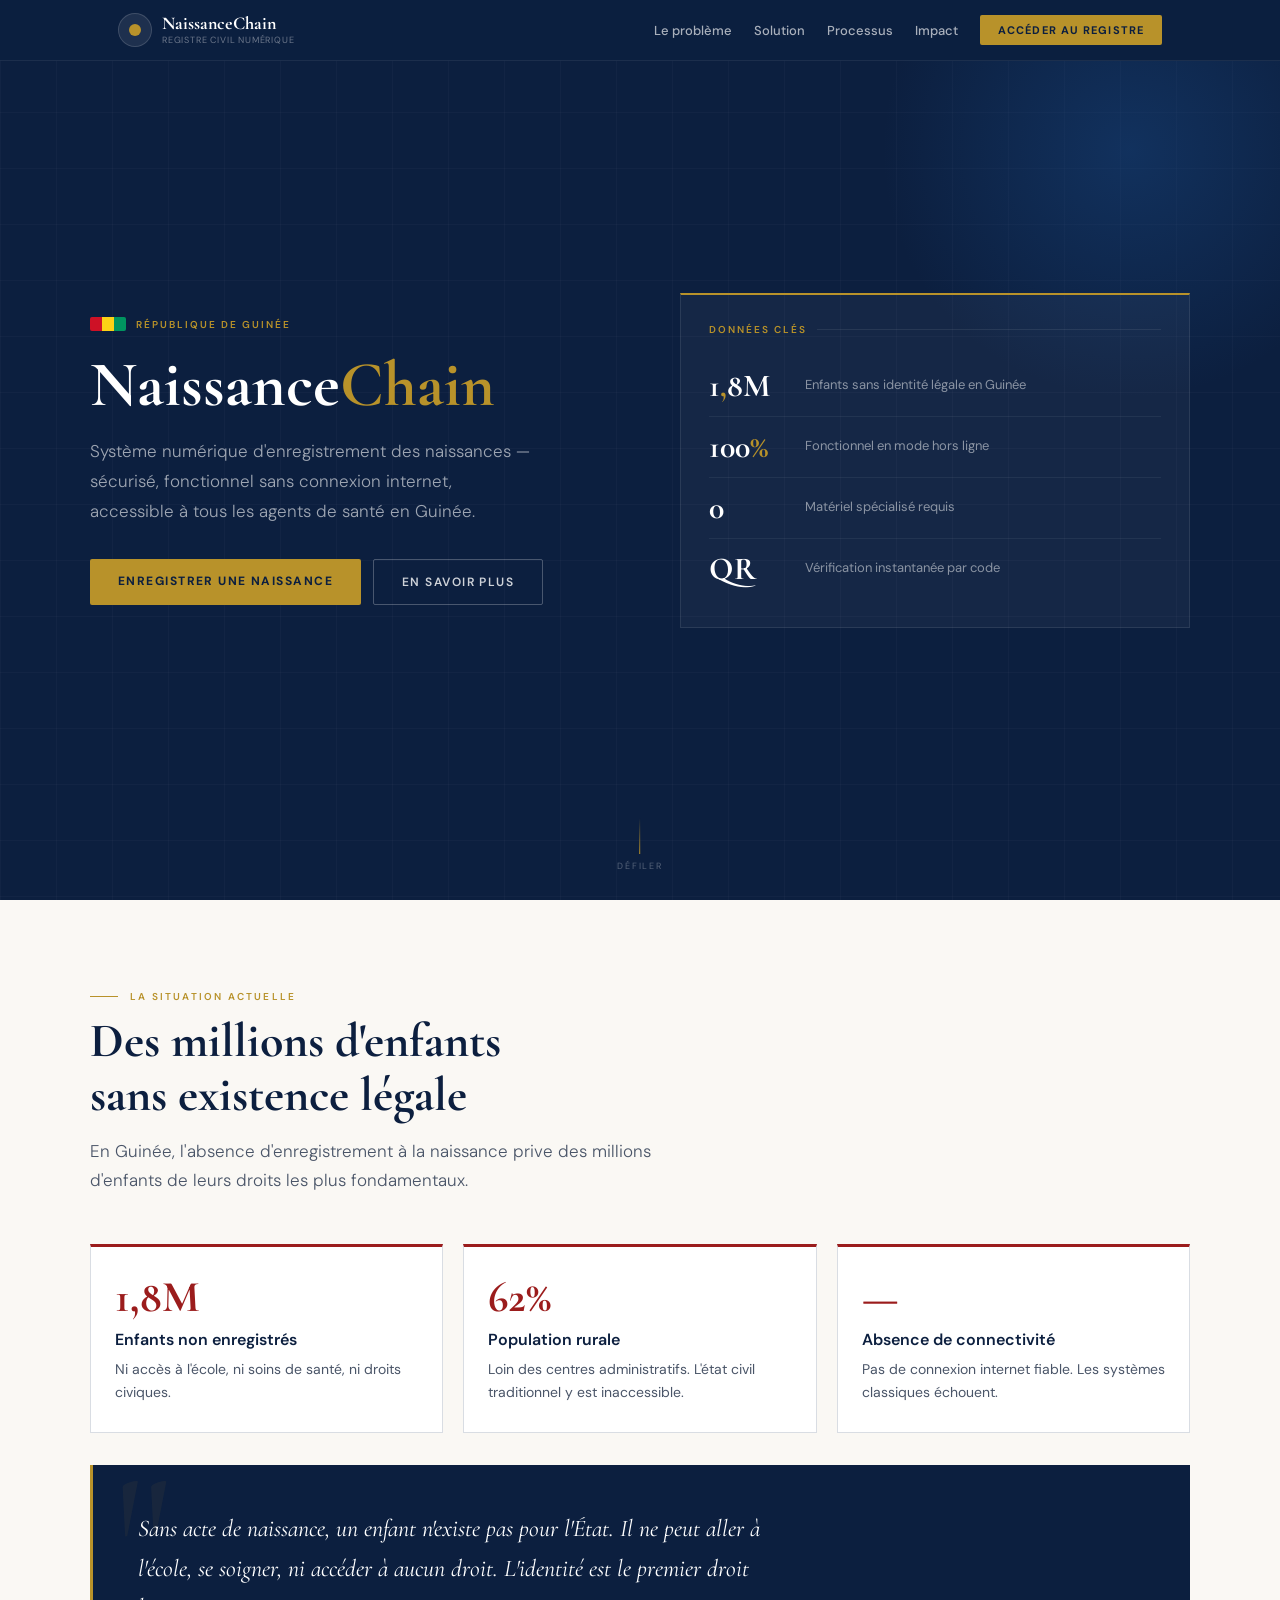
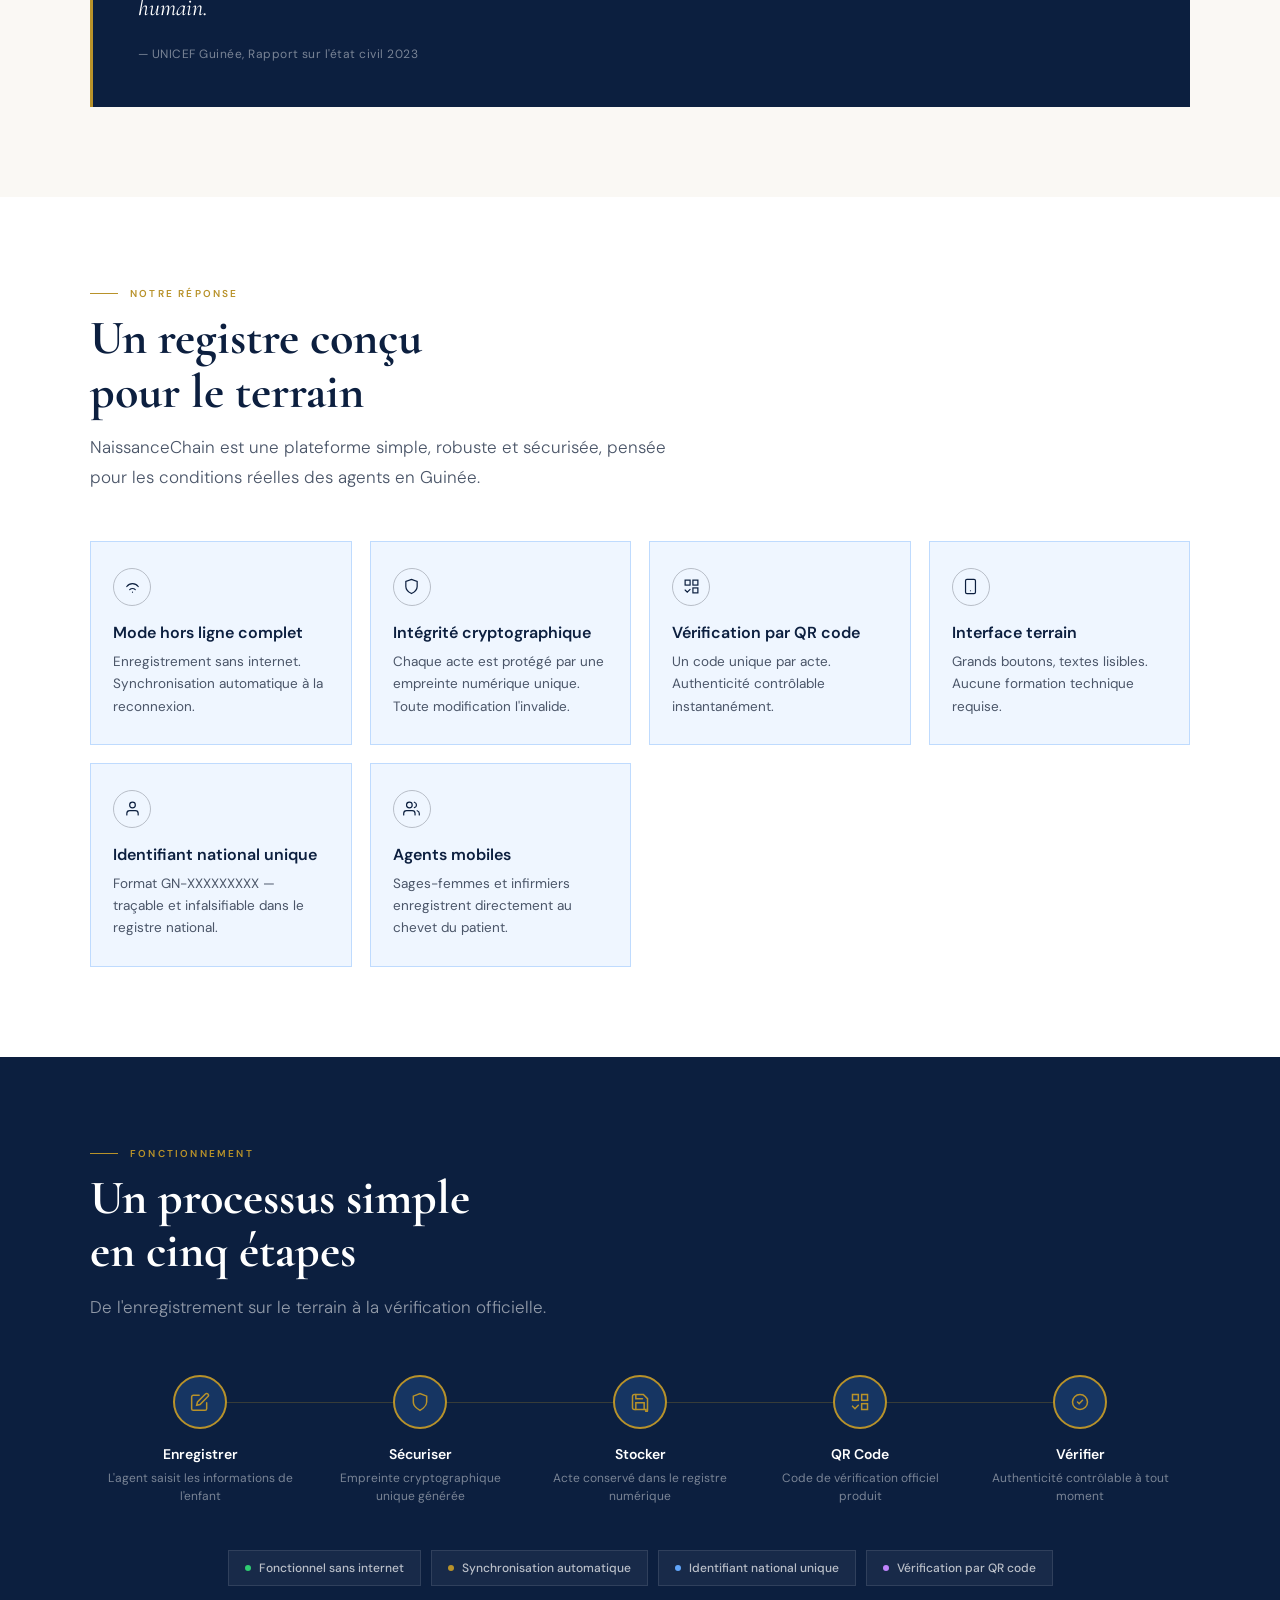
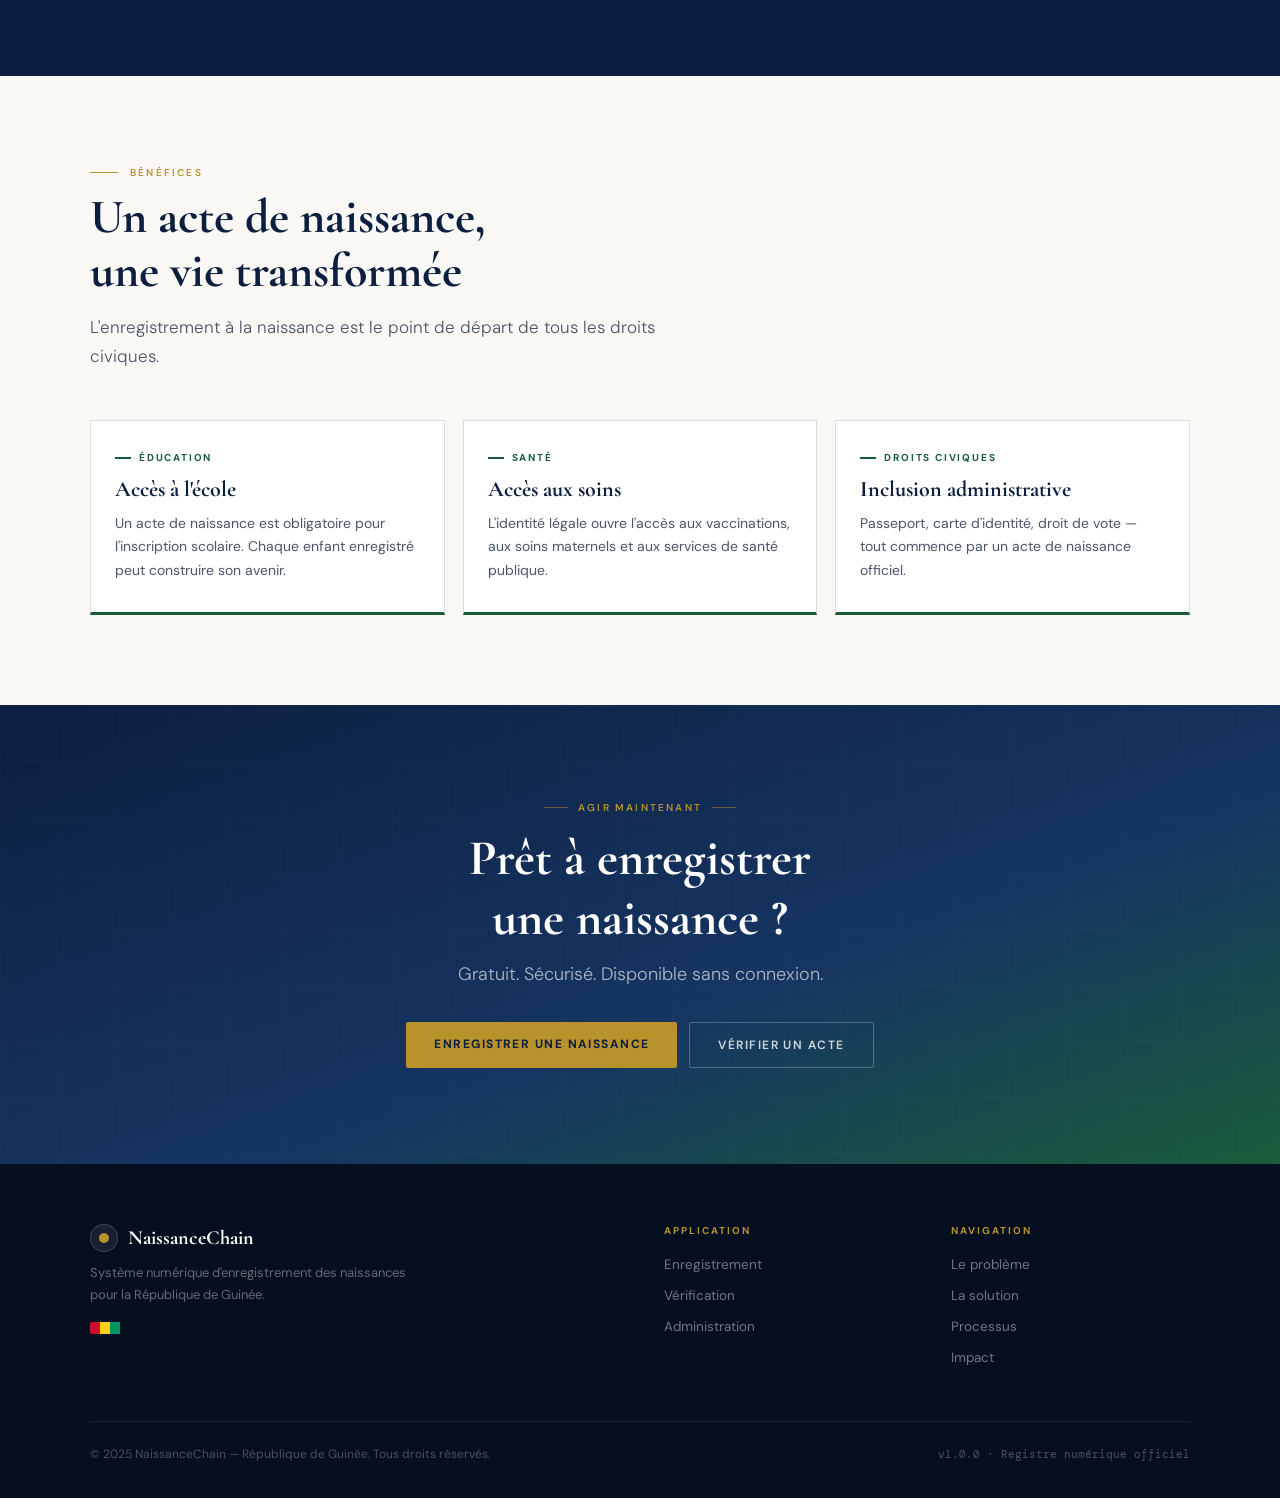
==== index.html @ 7ddb8f16 "first commit" ====
<!DOCTYPE html>
<html lang="fr">
<head>
  <meta charset="UTF-8" />
  <meta name="viewport" content="width=device-width, initial-scale=1.0" />
  <title>NaissanceChain — Site Officiel</title>
  <link rel="preconnect" href="https://fonts.googleapis.com" />
  <link href="https://fonts.googleapis.com/css2?family=Cormorant+Garamond:ital,wght@0,600;0,700;1,400&family=DM+Sans:wght@300;400;500;600&family=DM+Mono:wght@500&display=swap" rel="stylesheet" />

  <!-- ============================================================
       CSS — SITE VITRINE UNIQUEMENT
       Tout le style de cette page est ici. Rien ne vient d'ailleurs.
       ============================================================ -->
  <link rel="stylesheet" href="index.css">
</head>
<body>

<!-- ══ NAVIGATION ══ -->
<nav class="nav" id="nav">
  <div class="nav__inner">
    <a href="#hero" class="nav__brand">
      <div class="nav__seal"></div>
      <div>
        <span class="nav__name">NaissanceChain</span>
        <span class="nav__sub">Registre Civil Numérique</span>
      </div>
    </a>
    <div class="nav__links">
      <a href="#probleme"  class="nav__link">Le problème</a>
      <a href="#solution"  class="nav__link">Solution</a>
      <a href="#processus" class="nav__link">Processus</a>
      <a href="#impact"    class="nav__link">Impact</a>
      <a href="indexapp.html" class="nav__link nav__cta">Accéder au registre</a>
    </div>
  </div>
</nav>

<!-- ══ HERO ══ -->
<section id="hero" style="padding:0">
  <div class="hero">
    <div class="hero__grid"></div>
    <div class="hero__glow"></div>
    <div class="hero__inner">
      <div>
        <div class="hero__eyebrow">
          <div class="hero__flag">
            <span style="background:#CE1126"></span>
            <span style="background:#FCD116"></span>
            <span style="background:#009460"></span>
          </div>
          République de Guinée
        </div>
        <h1 class="hero__title">Naissance<em>Chain</em></h1>
        <p class="hero__desc">Système numérique d'enregistrement des naissances — sécurisé, fonctionnel sans connexion internet, accessible à tous les agents de santé en Guinée.</p>
        <div class="hero__btns">
          <a href="indexapp.html" class="btn-gold">Enregistrer une naissance</a>
          <a href="#probleme" class="btn-ghost">En savoir plus</a>
        </div>
      </div>
      <div class="hero__panel">
        <div class="hero__panel-title">Données clés</div>
        <div class="stat-row"><div class="stat-num">1<span>,</span>8M</div><div class="stat-desc">Enfants sans identité légale en Guinée</div></div>
        <div class="stat-row"><div class="stat-num">100<span>%</span></div><div class="stat-desc">Fonctionnel en mode hors ligne</div></div>
        <div class="stat-row"><div class="stat-num">0</div><div class="stat-desc">Matériel spécialisé requis</div></div>
        <div class="stat-row"><div class="stat-num">QR</div><div class="stat-desc">Vérification instantanée par code</div></div>
      </div>
    </div>
    <div class="hero__scroll">
      <div class="hero__scroll-line"></div>
      <span class="hero__scroll-label">Défiler</span>
    </div>
  </div>
</section>

<!-- ══ PROBLÈME ══ -->
<section id="probleme" class="section section--cream">
  <div class="section__inner">
    <div class="section__eyebrow fade-up">La situation actuelle</div>
    <h2 class="section__title fade-up">Des millions d'enfants<br>sans existence légale</h2>
    <p class="section__lead fade-up">En Guinée, l'absence d'enregistrement à la naissance prive des millions d'enfants de leurs droits les plus fondamentaux.</p>
    <div class="prob-grid fade-up">
      <div class="prob-card">
        <div class="prob-card__fig">1,8M</div>
        <div class="prob-card__title">Enfants non enregistrés</div>
        <div class="prob-card__body">Ni accès à l'école, ni soins de santé, ni droits civiques.</div>
      </div>
      <div class="prob-card">
        <div class="prob-card__fig">62%</div>
        <div class="prob-card__title">Population rurale</div>
        <div class="prob-card__body">Loin des centres administratifs. L'état civil traditionnel y est inaccessible.</div>
      </div>
      <div class="prob-card">
        <div class="prob-card__fig">—</div>
        <div class="prob-card__title">Absence de connectivité</div>
        <div class="prob-card__body">Pas de connexion internet fiable. Les systèmes classiques échouent.</div>
      </div>
    </div>
    <div class="blockquote fade-up">
      <p>Sans acte de naissance, un enfant n'existe pas pour l'État. Il ne peut aller à l'école, se soigner, ni accéder à aucun droit. L'identité est le premier droit humain.</p>
      <cite>— UNICEF Guinée, Rapport sur l'état civil 2023</cite>
    </div>
  </div>
</section>

<!-- ══ SOLUTION ══ -->
<section id="solution" class="section" style="background:white">
  <div class="section__inner">
    <div class="section__eyebrow fade-up">Notre réponse</div>
    <h2 class="section__title fade-up">Un registre conçu<br>pour le terrain</h2>
    <p class="section__lead fade-up">NaissanceChain est une plateforme simple, robuste et sécurisée, pensée pour les conditions réelles des agents en Guinée.</p>
    <div class="sol-grid fade-up">
      <div class="sol-card">
        <div class="sol-card__icon"><svg viewBox="0 0 24 24" fill="none" stroke="var(--navy)" stroke-width="1.7" stroke-linecap="round"><path d="M8.111 16.404a5.5 5.5 0 017.778 0M12 20h.01M3.95 12.004a10 10 0 0116.1 0"/></svg></div>
        <div class="sol-card__title">Mode hors ligne complet</div>
        <div class="sol-card__body">Enregistrement sans internet. Synchronisation automatique à la reconnexion.</div>
      </div>
      <div class="sol-card">
        <div class="sol-card__icon"><svg viewBox="0 0 24 24" fill="none" stroke="var(--navy)" stroke-width="1.7" stroke-linecap="round"><path d="M12 22s8-4 8-10V5l-8-3-8 3v7c0 6 8 10 8 10z"/></svg></div>
        <div class="sol-card__title">Intégrité cryptographique</div>
        <div class="sol-card__body">Chaque acte est protégé par une empreinte numérique unique. Toute modification l'invalide.</div>
      </div>
      <div class="sol-card">
        <div class="sol-card__icon"><svg viewBox="0 0 24 24" fill="none" stroke="var(--navy)" stroke-width="1.7" stroke-linecap="round"><rect x="3" y="3" width="7" height="7"/><rect x="14" y="3" width="7" height="7"/><rect x="14" y="14" width="7" height="7"/><path d="M3 17l3 3 4-4"/></svg></div>
        <div class="sol-card__title">Vérification par QR code</div>
        <div class="sol-card__body">Un code unique par acte. Authenticité contrôlable instantanément.</div>
      </div>
      <div class="sol-card">
        <div class="sol-card__icon"><svg viewBox="0 0 24 24" fill="none" stroke="var(--navy)" stroke-width="1.7" stroke-linecap="round"><rect x="5" y="2" width="14" height="20" rx="2"/><line x1="12" y1="18" x2="12.01" y2="18"/></svg></div>
        <div class="sol-card__title">Interface terrain</div>
        <div class="sol-card__body">Grands boutons, textes lisibles. Aucune formation technique requise.</div>
      </div>
      <div class="sol-card">
        <div class="sol-card__icon"><svg viewBox="0 0 24 24" fill="none" stroke="var(--navy)" stroke-width="1.7" stroke-linecap="round"><path d="M20 21v-2a4 4 0 00-4-4H8a4 4 0 00-4 4v2"/><circle cx="12" cy="7" r="4"/></svg></div>
        <div class="sol-card__title">Identifiant national unique</div>
        <div class="sol-card__body">Format GN-XXXXXXXXX — traçable et infalsifiable dans le registre national.</div>
      </div>
      <div class="sol-card">
        <div class="sol-card__icon"><svg viewBox="0 0 24 24" fill="none" stroke="var(--navy)" stroke-width="1.7" stroke-linecap="round"><path d="M17 21v-2a4 4 0 00-4-4H5a4 4 0 00-4 4v2"/><circle cx="9" cy="7" r="4"/><path d="M23 21v-2a4 4 0 00-3-3.87M16 3.13a4 4 0 010 7.75"/></svg></div>
        <div class="sol-card__title">Agents mobiles</div>
        <div class="sol-card__body">Sages-femmes et infirmiers enregistrent directement au chevet du patient.</div>
      </div>
    </div>
  </div>
</section>

<!-- ══ PROCESSUS ══ -->
<section id="processus" class="section section--dark">
  <div class="section__inner">
    <div class="section__eyebrow fade-up">Fonctionnement</div>
    <h2 class="section__title fade-up">Un processus simple<br>en cinq étapes</h2>
    <p class="section__lead fade-up">De l'enregistrement sur le terrain à la vérification officielle.</p>
    <div class="process-steps fade-up">
      <div class="process-step">
        <div class="process-step__circle"><svg viewBox="0 0 24 24" fill="none" stroke="var(--gold)" stroke-width="1.8" stroke-linecap="round"><path d="M11 4H4a2 2 0 00-2 2v14a2 2 0 002 2h14a2 2 0 002-2v-7M18.5 2.5a2.121 2.121 0 013 3L12 15l-4 1 1-4 9.5-9.5z"/></svg></div>
        <div class="process-step__title">Enregistrer</div>
        <div class="process-step__desc">L'agent saisit les informations de l'enfant</div>
      </div>
      <div class="process-step">
        <div class="process-step__circle"><svg viewBox="0 0 24 24" fill="none" stroke="var(--gold)" stroke-width="1.8" stroke-linecap="round"><path d="M12 22s8-4 8-10V5l-8-3-8 3v7c0 6 8 10 8 10z"/></svg></div>
        <div class="process-step__title">Sécuriser</div>
        <div class="process-step__desc">Empreinte cryptographique unique générée</div>
      </div>
      <div class="process-step">
        <div class="process-step__circle"><svg viewBox="0 0 24 24" fill="none" stroke="var(--gold)" stroke-width="1.8" stroke-linecap="round"><path d="M19 21H5a2 2 0 01-2-2V5a2 2 0 012-2h11l5 5v14a2 2 0 01-2 2z"/><polyline points="17 21 17 13 7 13 7 21"/><polyline points="7 3 7 8 15 8"/></svg></div>
        <div class="process-step__title">Stocker</div>
        <div class="process-step__desc">Acte conservé dans le registre numérique</div>
      </div>
      <div class="process-step">
        <div class="process-step__circle"><svg viewBox="0 0 24 24" fill="none" stroke="var(--gold)" stroke-width="1.8" stroke-linecap="round"><rect x="3" y="3" width="7" height="7"/><rect x="14" y="3" width="7" height="7"/><rect x="14" y="14" width="7" height="7"/><path d="M3 17l3 3 4-4"/></svg></div>
        <div class="process-step__title">QR Code</div>
        <div class="process-step__desc">Code de vérification officiel produit</div>
      </div>
      <div class="process-step">
        <div class="process-step__circle"><svg viewBox="0 0 24 24" fill="none" stroke="var(--gold)" stroke-width="1.8" stroke-linecap="round"><path d="M9 12l2 2 4-4M21 12a9 9 0 11-18 0 9 9 0 0118 0z"/></svg></div>
        <div class="process-step__title">Vérifier</div>
        <div class="process-step__desc">Authenticité contrôlable à tout moment</div>
      </div>
    </div>
    <div class="tech-badges fade-up">
      <div class="tech-badge"><div class="tech-badge__dot" style="background:#2ECC71"></div>Fonctionnel sans internet</div>
      <div class="tech-badge"><div class="tech-badge__dot" style="background:var(--gold)"></div>Synchronisation automatique</div>
      <div class="tech-badge"><div class="tech-badge__dot" style="background:#60A5FA"></div>Identifiant national unique</div>
      <div class="tech-badge"><div class="tech-badge__dot" style="background:#C084FC"></div>Vérification par QR code</div>
    </div>
  </div>
</section>

<!-- ══ IMPACT ══ -->
<section id="impact" class="section section--cream">
  <div class="section__inner">
    <div class="section__eyebrow fade-up">Bénéfices</div>
    <h2 class="section__title fade-up">Un acte de naissance,<br>une vie transformée</h2>
    <p class="section__lead fade-up">L'enregistrement à la naissance est le point de départ de tous les droits civiques.</p>
    <div class="impact-grid fade-up">
      <div class="impact-card">
        <div class="impact-card__label">Éducation</div>
        <h3>Accès à l'école</h3>
        <p>Un acte de naissance est obligatoire pour l'inscription scolaire. Chaque enfant enregistré peut construire son avenir.</p>
      </div>
      <div class="impact-card">
        <div class="impact-card__label">Santé</div>
        <h3>Accès aux soins</h3>
        <p>L'identité légale ouvre l'accès aux vaccinations, aux soins maternels et aux services de santé publique.</p>
      </div>
      <div class="impact-card">
        <div class="impact-card__label">Droits civiques</div>
        <h3>Inclusion administrative</h3>
        <p>Passeport, carte d'identité, droit de vote — tout commence par un acte de naissance officiel.</p>
      </div>
    </div>
  </div>
</section>

<!-- ══ CTA ══ -->
<div class="cta">
  <div class="cta__inner">
    <div class="cta__label">Agir maintenant</div>
    <h2>Prêt à enregistrer<br>une naissance ?</h2>
    <p>Gratuit. Sécurisé. Disponible sans connexion.</p>
    <div class="cta__btns">
      <a href="indexapp.html" class="btn-gold">Enregistrer une naissance</a>
      <a href="verify.html" class="btn-ghost">Vérifier un acte</a>
    </div>
  </div>
</div>

<!-- ══ FOOTER ══ -->
<footer class="footer">
  <div class="footer__inner">
    <div class="footer__grid">
      <div>
        <div class="footer__brand-name"><div class="footer__seal"></div>NaissanceChain</div>
        <p class="footer__desc">Système numérique d'enregistrement des naissances pour la République de Guinée.</p>
        <div class="footer__flag">
          <span style="background:#CE1126"></span>
          <span style="background:#FCD116"></span>
          <span style="background:#009460"></span>
        </div>
      </div>
      <div class="footer__col">
        <h4>Application</h4>
        <ul>
          <li><a href="indexapp.html">Enregistrement</a></li>
          <li><a href="verify.html">Vérification</a></li>
          <li><a href="admin.html">Administration</a></li>
        </ul>
      </div>
      <div class="footer__col">
        <h4>Navigation</h4>
        <ul>
          <li><a href="#probleme">Le problème</a></li>
          <li><a href="#solution">La solution</a></li>
          <li><a href="#processus">Processus</a></li>
          <li><a href="#impact">Impact</a></li>
        </ul>
      </div>
    </div>
    <div class="footer__divider"></div>
    <div class="footer__bottom">
      <span>© 2025 NaissanceChain — République de Guinée. Tous droits réservés.</span>
      <span class="footer__version">v1.0.0 · Registre numérique officiel</span>
    </div>
  </div>
</footer>

<!-- ============================================================
     JAVASCRIPT — SITE VITRINE UNIQUEMENT
     Animations scroll. Aucune logique métier ici.
     ============================================================ -->
<script>
  /* Animation des éléments au scroll */
  const observer = new IntersectionObserver(
    entries => entries.forEach(e => { if (e.isIntersecting) e.target.classList.add('visible'); }),
    { threshold: 0.1 }
  );
  document.querySelectorAll('.fade-up').forEach(el => observer.observe(el));

  /* Ombre sur la navbar au défilement */
  window.addEventListener('scroll', () => {
    document.getElementById('nav').style.boxShadow =
      window.scrollY > 30 ? '0 4px 20px rgba(0,0,0,.3)' : 'none';
  });
</script>

</body>
</html>
---- index.css ----
/* ── Variables ── */
    :root {
      --navy:    #0C1F3F;
      --navy2:   #163562;
      --gold:    #B8922A;
      --gold2:   #D4A843;
      --green:   #1A5C3A;
      --green2:  #27AE60;
      --cream:   #FAF8F4;
      --white:   #FFFFFF;
      --slate:   #6B7A8D;
      --border:  #D9DDE3;
      --text:    #0C1F3F;
      --soft:    #4A5568;
      --danger:  #9B1C1C;
      --serif:   'Cormorant Garamond', serif;
      --sans:    'DM Sans', sans-serif;
      --mono:    'DM Mono', monospace;
    }

    /* ── Reset ── */
    *, *::before, *::after { box-sizing: border-box; margin: 0; padding: 0; }
    html { scroll-behavior: smooth; }
    body { font-family: var(--sans); color: var(--text); background: var(--white); overflow-x: hidden; -webkit-font-smoothing: antialiased; }

    /* ── Navigation ── */
    .nav {
      position: fixed; top: 0; left: 0; right: 0; z-index: 100;
      background: rgba(12,31,63,0.97); backdrop-filter: blur(12px);
      border-bottom: 1px solid rgba(255,255,255,0.07);
    }
    .nav__inner {
      max-width: 1100px; margin: 0 auto; padding: 0 28px;
      height: 60px; display: flex; align-items: center; justify-content: space-between;
    }
    .nav__brand { display: flex; align-items: center; gap: 10px; text-decoration: none; }
    .nav__seal {
      width: 34px; height: 34px; background: rgba(255,255,255,0.08);
      border-radius: 50%; border: 1px solid rgba(255,255,255,0.15); position: relative; flex-shrink: 0;
    }
    .nav__seal::after {
      content: ''; position: absolute; width: 12px; height: 12px;
      background: var(--gold); border-radius: 50%;
      top: 50%; left: 50%; transform: translate(-50%,-50%);
    }
    .nav__name { font-family: var(--serif); font-size: 18px; font-weight: 700; color: white; display: block; line-height: 1; }
    .nav__sub  { font-size: 9px; color: rgba(255,255,255,0.4); letter-spacing: .09em; text-transform: uppercase; display: block; margin-top: 2px; }
    .nav__links { display: flex; align-items: center; gap: 22px; }
    .nav__link  { color: rgba(255,255,255,0.65); text-decoration: none; font-size: 13px; font-weight: 500; transition: color .15s; }
    .nav__link:hover { color: white; }
    .nav__cta {
      padding: 8px 18px; background: var(--gold); color: var(--navy) !important;
      font-size: 11px !important; font-weight: 700 !important; letter-spacing: .1em !important;
      text-transform: uppercase; border-radius: 2px; transition: background .15s !important;
    }
    .nav__cta:hover { background: var(--gold2) !important; }

    /* ── Boutons communs ── */
    .btn-gold {
      padding: 14px 28px; background: var(--gold); color: var(--navy);
      font-size: 12px; font-weight: 700; letter-spacing: .12em; text-transform: uppercase;
      text-decoration: none; border: none; border-radius: 2px; cursor: pointer; display: inline-block;
      transition: background .15s, transform .15s;
    }
    .btn-gold:hover { background: var(--gold2); transform: translateY(-1px); }
    .btn-ghost {
      padding: 14px 28px; background: transparent; color: rgba(255,255,255,0.8);
      font-size: 12px; font-weight: 600; letter-spacing: .12em; text-transform: uppercase;
      text-decoration: none; border: 1px solid rgba(255,255,255,0.25); border-radius: 2px;
      cursor: pointer; display: inline-block; transition: all .15s;
    }
    .btn-ghost:hover { background: rgba(255,255,255,0.08); border-color: rgba(255,255,255,0.45); }

    /* ── Section commune ── */
    .section { padding: 90px 28px; }
    .section__inner { max-width: 1100px; margin: 0 auto; }
    .section__eyebrow {
      font-size: 10px; font-weight: 600; letter-spacing: .22em; text-transform: uppercase;
      color: var(--gold); margin-bottom: 12px; display: flex; align-items: center; gap: 12px;
    }
    .section__eyebrow::before { content: ''; width: 28px; height: 1px; background: var(--gold); }
    .section__title { font-family: var(--serif); font-size: clamp(30px,4vw,48px); font-weight: 700; color: var(--navy); margin-bottom: 14px; line-height: 1.12; }
    .section__lead  { font-size: 17px; color: var(--soft); font-weight: 300; line-height: 1.75; max-width: 580px; }

    /* ── Animation scroll ── */
    .fade-up { opacity: 0; transform: translateY(24px); transition: opacity .55s ease, transform .55s ease; }
    .fade-up.visible { opacity: 1; transform: translateY(0); }

    /* ===============================================================
       HERO
       =============================================================== */
    .hero {
      min-height: 100vh; background: var(--navy); display: flex; align-items: center;
      position: relative; overflow: hidden; padding: 100px 28px 80px;
    }
    .hero__grid {
      position: absolute; inset: 0; pointer-events: none;
      background-image: linear-gradient(rgba(255,255,255,.025) 1px, transparent 1px),
                        linear-gradient(90deg, rgba(255,255,255,.025) 1px, transparent 1px);
      background-size: 56px 56px;
    }
    .hero__glow {
      position: absolute; top: -100px; right: -100px; width: 500px; height: 500px;
      background: radial-gradient(circle, rgba(26,77,140,.4) 0%, transparent 70%); pointer-events: none;
    }
    .hero__inner {
      max-width: 1100px; margin: 0 auto; width: 100%;
      display: grid; grid-template-columns: 1fr 1fr; gap: 80px; align-items: center; position: relative; z-index: 2;
    }
    .hero__eyebrow { display: inline-flex; align-items: center; gap: 10px; margin-bottom: 20px; font-size: 10px; font-weight: 600; letter-spacing: .2em; text-transform: uppercase; color: var(--gold); }
    .hero__flag { display: flex; height: 14px; overflow: hidden; border-radius: 2px; }
    .hero__flag span { width: 12px; height: 14px; display: block; }
    .hero__title { font-family: var(--serif); font-size: clamp(42px,5vw,68px); font-weight: 700; color: white; line-height: 1.06; margin-bottom: 18px; animation: fadeUp .7s ease both; }
    .hero__title em { color: var(--gold); font-style: normal; }
    .hero__desc { font-size: 17px; color: rgba(255,255,255,.6); font-weight: 300; line-height: 1.75; margin-bottom: 32px; max-width: 440px; animation: fadeUp .7s .1s ease both; }
    .hero__btns { display: flex; gap: 12px; flex-wrap: wrap; animation: fadeUp .7s .2s ease both; }
    .hero__panel { background: rgba(255,255,255,.04); border: 1px solid rgba(255,255,255,.09); border-top: 2px solid var(--gold); padding: 28px; animation: fadeUp .7s .2s ease both; }
    .hero__panel-title { font-size: 10px; font-weight: 600; letter-spacing: .2em; text-transform: uppercase; color: var(--gold); margin-bottom: 20px; display: flex; align-items: center; gap: 10px; }
    .hero__panel-title::after { content: ''; flex: 1; height: 1px; background: rgba(255,255,255,.08); }
    .stat-row { display: flex; align-items: center; gap: 16px; padding: 14px 0; border-bottom: 1px solid rgba(255,255,255,.06); }
    .stat-row:last-child { border-bottom: none; }
    .stat-num { font-family: var(--serif); font-size: 32px; font-weight: 700; color: white; line-height: 1; min-width: 80px; }
    .stat-num span { color: var(--gold); }
    .stat-desc { font-size: 13px; color: rgba(255,255,255,.5); line-height: 1.4; }
    .hero__scroll { position: absolute; bottom: 28px; left: 50%; transform: translateX(-50%); display: flex; flex-direction: column; align-items: center; gap: 6px; z-index: 2; }
    .hero__scroll-line { width: 1px; height: 36px; background: linear-gradient(180deg, transparent, var(--gold)); animation: scrollBlink 2s ease infinite; }
    .hero__scroll-label { font-size: 9px; letter-spacing: .2em; text-transform: uppercase; color: rgba(255,255,255,.3); }
    @keyframes scrollBlink { 0%,100%{opacity:.3} 50%{opacity:.8} }
    @keyframes fadeUp { from{opacity:0;transform:translateY(24px)} to{opacity:1;transform:translateY(0)} }

    /* ===============================================================
       PROBLÈME
       =============================================================== */
    .section--cream { background: var(--cream); }
    .prob-grid { display: grid; grid-template-columns: repeat(auto-fit, minmax(280px,1fr)); gap: 20px; margin-top: 48px; }
    .prob-card { background: white; border: 1px solid var(--border); border-top: 3px solid var(--danger); padding: 28px 24px; transition: transform .2s, box-shadow .2s; }
    .prob-card:hover { transform: translateY(-4px); box-shadow: 0 12px 40px rgba(12,31,63,.1); }
    .prob-card__fig  { font-family: var(--serif); font-size: 44px; font-weight: 700; color: var(--danger); line-height: 1; margin-bottom: 10px; }
    .prob-card__title{ font-size: 16px; font-weight: 600; color: var(--navy); margin-bottom: 8px; }
    .prob-card__body { font-size: 14px; color: var(--soft); line-height: 1.65; }
    .blockquote { background: var(--navy); padding: 44px 48px; margin-top: 32px; position: relative; overflow: hidden; }
    .blockquote::before { content: '"'; position: absolute; top: -20px; left: 24px; font-family: var(--serif); font-size: 200px; color: rgba(184,146,42,.07); line-height: 1; pointer-events: none; }
    .blockquote::after  { content: ''; position: absolute; top: 0; left: 0; width: 3px; height: 100%; background: var(--gold); }
    .blockquote p    { font-family: var(--serif); font-size: clamp(18px,2.5vw,24px); font-style: italic; color: white; line-height: 1.65; max-width: 680px; margin-bottom: 14px; position: relative; }
    .blockquote cite { font-size: 12px; color: rgba(255,255,255,.45); font-style: normal; letter-spacing: .04em; }

    /* ===============================================================
       SOLUTION
       =============================================================== */
    .sol-grid { display: grid; grid-template-columns: repeat(auto-fit, minmax(220px,1fr)); gap: 18px; margin-top: 48px; }
    .sol-card { background: #EFF6FF; border: 1px solid #BFDBFE; padding: 26px 22px; transition: all .15s; position: relative; overflow: hidden; }
    .sol-card::after { content: ''; position: absolute; bottom: 0; left: 0; right: 0; height: 2px; background: var(--gold); transform: scaleX(0); transition: transform .15s; transform-origin: left; }
    .sol-card:hover { background: white; box-shadow: 0 8px 28px rgba(12,31,63,.1); }
    .sol-card:hover::after { transform: scaleX(1); }
    .sol-card__icon  { width: 38px; height: 38px; border: 1px solid #B8BEC8; border-radius: 50%; display: flex; align-items: center; justify-content: center; margin-bottom: 16px; }
    .sol-card__icon svg { width: 17px; height: 17px; }
    .sol-card__title { font-size: 16px; font-weight: 600; color: var(--navy); margin-bottom: 8px; }
    .sol-card__body  { font-size: 13.5px; color: var(--soft); line-height: 1.65; }

    /* ===============================================================
       PROCESSUS
       =============================================================== */
    .section--dark { background: var(--navy); }
    .section--dark .section__title { color: white; }
    .section--dark .section__eyebrow { color: var(--gold); }
    .section--dark .section__eyebrow::before { background: var(--gold); }
    .section--dark .section__lead { color: rgba(255,255,255,.55); }
    .process-steps { display: grid; grid-template-columns: repeat(5,1fr); gap: 0; margin-top: 52px; position: relative; }
    .process-steps::before { content: ''; position: absolute; top: 27px; left: 10%; right: 10%; height: 1px; background: rgba(184,146,42,.25); }
    .process-step { text-align: center; padding: 0 10px; position: relative; z-index: 1; }
    .process-step__circle { width: 54px; height: 54px; background: var(--navy2); border: 2px solid var(--gold); border-radius: 50%; display: flex; align-items: center; justify-content: center; margin: 0 auto 16px; }
    .process-step__circle svg { width: 20px; height: 20px; }
    .process-step__title { font-size: 14px; font-weight: 600; color: white; margin-bottom: 6px; }
    .process-step__desc  { font-size: 12px; color: rgba(255,255,255,.45); line-height: 1.55; }
    .tech-badges { display: flex; gap: 10px; flex-wrap: wrap; margin-top: 44px; justify-content: center; }
    .tech-badge  { display: flex; align-items: center; gap: 8px; padding: 9px 16px; background: rgba(255,255,255,.05); border: 1px solid rgba(255,255,255,.1); font-size: 12px; font-weight: 500; color: rgba(255,255,255,.7); }
    .tech-badge__dot { width: 6px; height: 6px; border-radius: 50%; }

    /* ===============================================================
       IMPACT
       =============================================================== */
    .impact-grid { display: grid; grid-template-columns: repeat(auto-fit, minmax(280px,1fr)); gap: 18px; margin-top: 48px; }
    .impact-card { background: white; border: 1px solid var(--border); border-bottom: 3px solid var(--green); padding: 30px 24px; transition: transform .2s, box-shadow .2s; }
    .impact-card:hover { transform: translateY(-4px); box-shadow: 0 12px 40px rgba(12,31,63,.1); }
    .impact-card__label { font-size: 10px; font-weight: 700; letter-spacing: .18em; text-transform: uppercase; color: var(--green); margin-bottom: 12px; display: flex; align-items: center; gap: 8px; }
    .impact-card__label::before { content: ''; width: 16px; height: 2px; background: var(--green); }
    .impact-card h3 { font-family: var(--serif); font-size: 22px; font-weight: 700; color: var(--navy); margin-bottom: 10px; line-height: 1.2; }
    .impact-card p  { font-size: 14px; color: var(--soft); line-height: 1.65; }

    /* ===============================================================
       CTA
       =============================================================== */
    .cta { background: linear-gradient(160deg, var(--navy) 0%, var(--navy2) 60%, var(--green) 100%); padding: 96px 28px; text-align: center; position: relative; overflow: hidden; }
    .cta::before { content: ''; position: absolute; inset: 0; background-image: linear-gradient(rgba(255,255,255,.02) 1px, transparent 1px), linear-gradient(90deg, rgba(255,255,255,.02) 1px, transparent 1px); background-size: 56px 56px; }
    .cta__inner { position: relative; z-index: 2; }
    .cta__label { font-size: 10px; font-weight: 600; letter-spacing: .22em; text-transform: uppercase; color: var(--gold); margin-bottom: 14px; display: flex; align-items: center; justify-content: center; gap: 10px; }
    .cta__label::before, .cta__label::after { content: ''; width: 24px; height: 1px; background: var(--gold); opacity: .5; }
    .cta h2 { font-family: var(--serif); font-size: clamp(30px,5vw,50px); font-weight: 700; color: white; margin-bottom: 14px; }
    .cta p  { font-size: 18px; color: rgba(255,255,255,.65); margin-bottom: 36px; font-weight: 300; }
    .cta__btns { display: flex; gap: 12px; justify-content: center; flex-wrap: wrap; }

    /* ===============================================================
       FOOTER
       =============================================================== */
    .footer { background: #060F1F; padding: 60px 28px 36px; }
    .footer__inner { max-width: 1100px; margin: 0 auto; }
    .footer__grid { display: grid; grid-template-columns: 2.2fr 1fr 1fr; gap: 48px; margin-bottom: 44px; }
    .footer__brand-name { font-family: var(--serif); font-size: 20px; font-weight: 700; color: white; margin-bottom: 10px; display: flex; align-items: center; gap: 10px; }
    .footer__seal { width: 28px; height: 28px; background: rgba(255,255,255,.08); border-radius: 50%; border: 1px solid rgba(255,255,255,.15); position: relative; flex-shrink: 0; }
    .footer__seal::after { content: ''; position: absolute; width: 10px; height: 10px; background: var(--gold); border-radius: 50%; top: 50%; left: 50%; transform: translate(-50%,-50%); }
    .footer__desc { font-size: 13px; color: rgba(255,255,255,.38); line-height: 1.7; max-width: 320px; margin-bottom: 16px; }
    .footer__flag { display: flex; height: 12px; overflow: hidden; border-radius: 2px; }
    .footer__flag span { width: 10px; height: 12px; display: block; }
    .footer__col h4 { font-size: 10px; font-weight: 700; letter-spacing: .2em; text-transform: uppercase; color: var(--gold); margin-bottom: 16px; }
    .footer__col ul  { list-style: none; }
    .footer__col li  { margin-bottom: 10px; }
    .footer__col a   { color: rgba(255,255,255,.43); text-decoration: none; font-size: 13.5px; transition: color .15s; }
    .footer__col a:hover { color: white; }
    .footer__divider { height: 1px; background: rgba(255,255,255,.07); margin-bottom: 24px; }
    .footer__bottom  { display: flex; align-items: center; justify-content: space-between; flex-wrap: wrap; gap: 10px; font-size: 12px; color: rgba(255,255,255,.28); }
    .footer__version { font-family: var(--mono); font-size: 11px; }

    /* ── Responsive ── */
    @media (max-width: 900px) {
      .hero__inner { grid-template-columns: 1fr; gap: 40px; }
      .hero__panel { display: none; }
      .process-steps { grid-template-columns: 1fr 1fr; gap: 20px; }
      .process-steps::before { display: none; }
      .footer__grid { grid-template-columns: 1fr 1fr; }
      .nav__links a:not(.nav__cta):not(:last-child) { display: none; }
    }
    @media (max-width: 600px) {
      .section { padding: 60px 20px; }
      .hero { padding: 90px 20px 60px; }
      .footer__grid { grid-template-columns: 1fr; gap: 28px; }
      .blockquote { padding: 30px 24px; }
    }
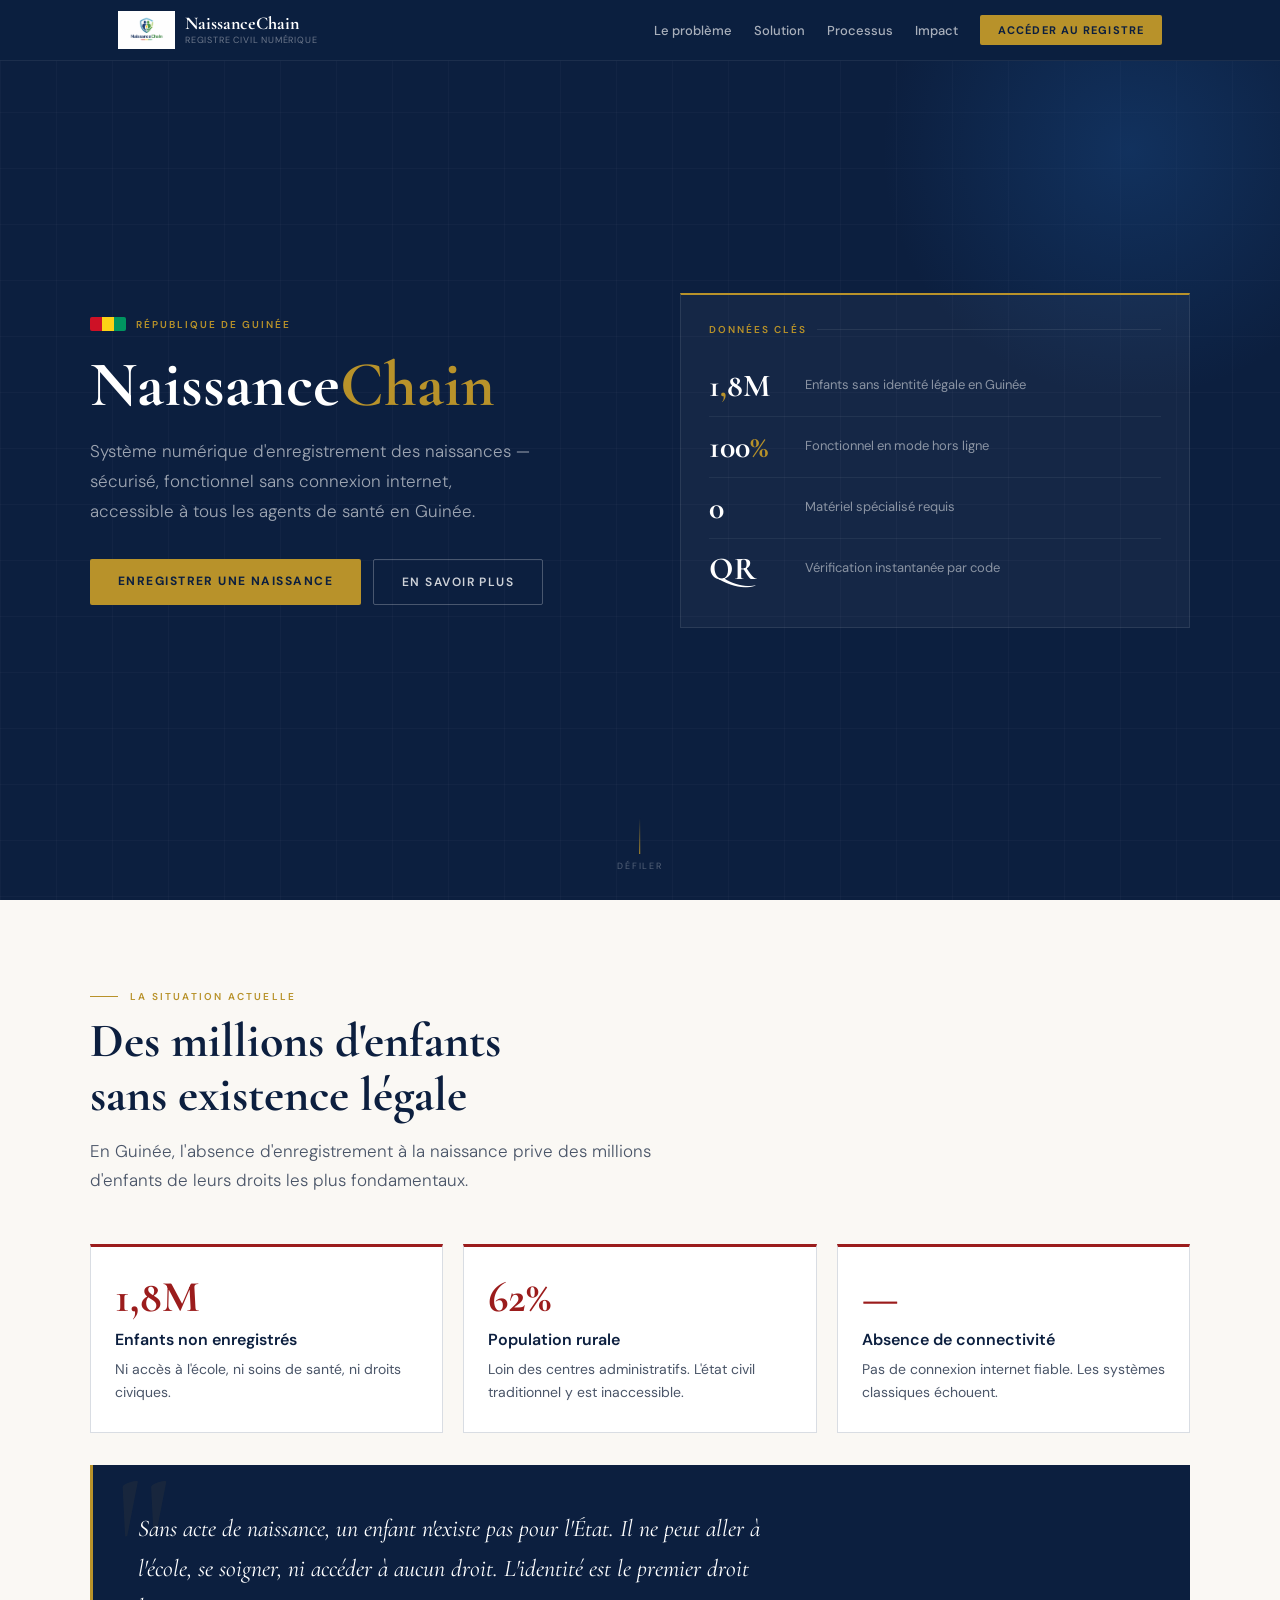
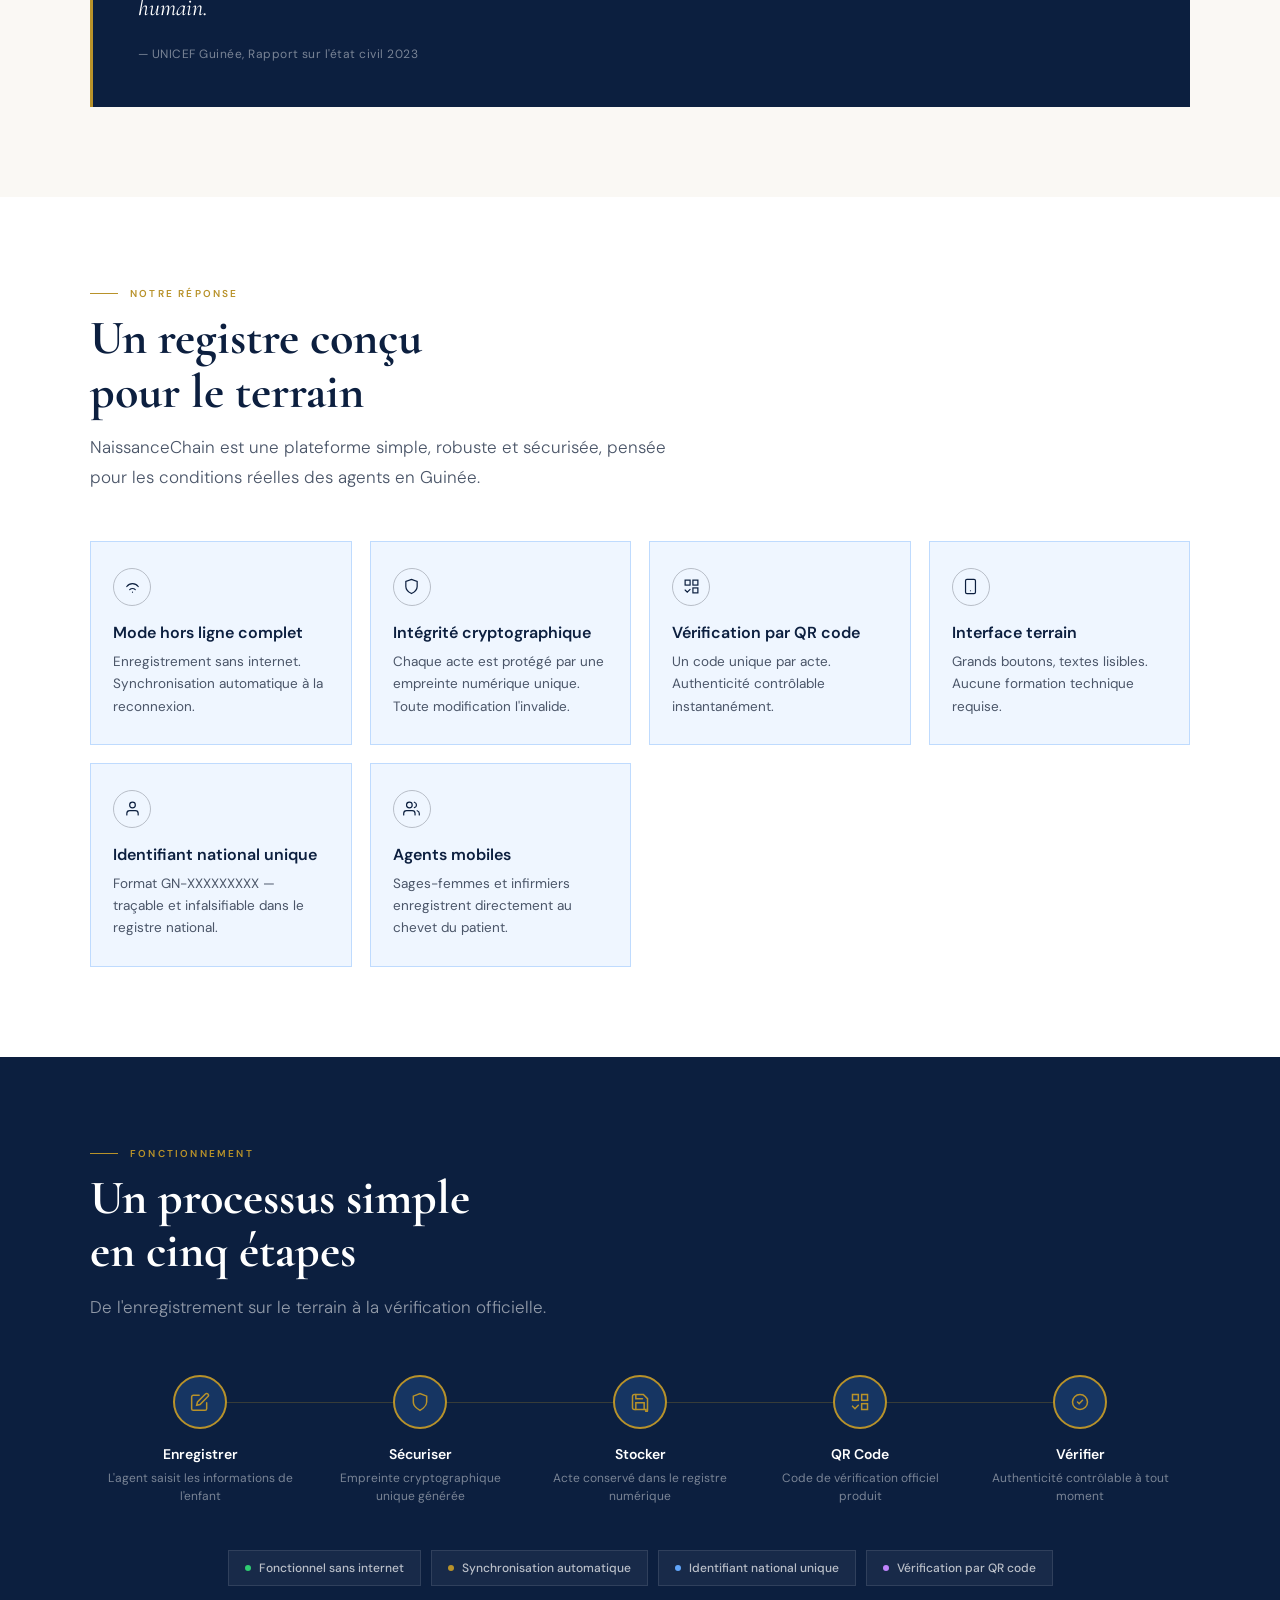
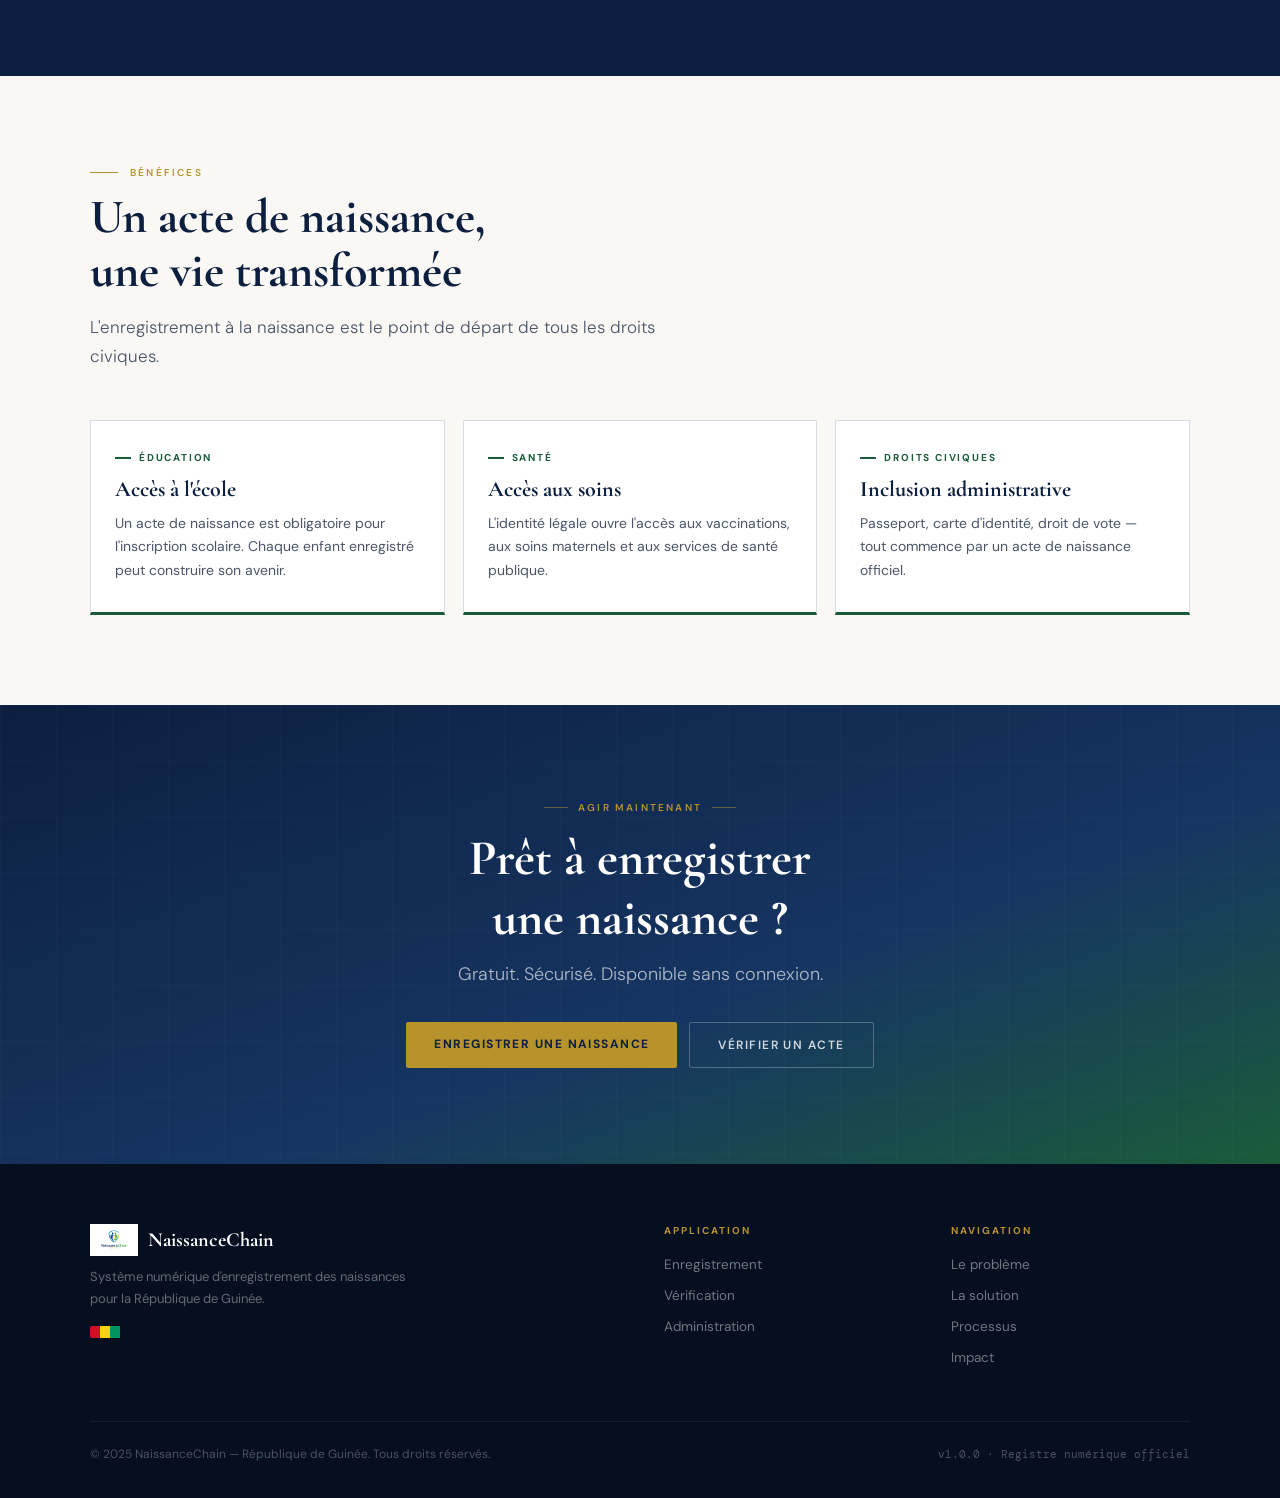
==== commit deafdb53: "Mise à jour du site" ====
--- a/index.html
+++ b/index.html
@@ -19,7 +19,7 @@
 <nav class="nav" id="nav">
   <div class="nav__inner">
     <a href="#hero" class="nav__brand">
-      <div class="nav__seal"></div>
+      <img src="logo.jpg" alt="NaissanceChain Logo" class="nav__logo">
       <div>
         <span class="nav__name">NaissanceChain</span>
         <span class="nav__sub">Registre Civil Numérique</span>
@@ -30,7 +30,7 @@
       <a href="#solution"  class="nav__link">Solution</a>
       <a href="#processus" class="nav__link">Processus</a>
       <a href="#impact"    class="nav__link">Impact</a>
-      <a href="indexapp.html" class="nav__link nav__cta">Accéder au registre</a>
+      <a href="#" class="nav__link nav__cta" onclick="openLoginModal(event)">Accéder au registre</a>
     </div>
   </div>
 </nav>
@@ -53,7 +53,7 @@
         <h1 class="hero__title">Naissance<em>Chain</em></h1>
         <p class="hero__desc">Système numérique d'enregistrement des naissances — sécurisé, fonctionnel sans connexion internet, accessible à tous les agents de santé en Guinée.</p>
         <div class="hero__btns">
-          <a href="indexapp.html" class="btn-gold">Enregistrer une naissance</a>
+          <a href="#" class="btn-gold" onclick="openLoginModal(event)">Enregistrer une naissance</a>
           <a href="#probleme" class="btn-ghost">En savoir plus</a>
         </div>
       </div>
@@ -218,7 +218,7 @@
     <h2>Prêt à enregistrer<br>une naissance ?</h2>
     <p>Gratuit. Sécurisé. Disponible sans connexion.</p>
     <div class="cta__btns">
-      <a href="indexapp.html" class="btn-gold">Enregistrer une naissance</a>
+      <a href="#" class="btn-gold" onclick="openLoginModal(event)">Enregistrer une naissance</a>
       <a href="verify.html" class="btn-ghost">Vérifier un acte</a>
     </div>
   </div>
@@ -229,7 +229,10 @@
   <div class="footer__inner">
     <div class="footer__grid">
       <div>
-        <div class="footer__brand-name"><div class="footer__seal"></div>NaissanceChain</div>
+        <div class="footer__brand-name">
+          <img src="logo.jpg" alt="Logo" class="footer__logo">
+          NaissanceChain
+        </div>
         <p class="footer__desc">Système numérique d'enregistrement des naissances pour la République de Guinée.</p>
         <div class="footer__flag">
           <span style="background:#CE1126"></span>
@@ -240,7 +243,7 @@
       <div class="footer__col">
         <h4>Application</h4>
         <ul>
-          <li><a href="indexapp.html">Enregistrement</a></li>
+          <li><a href="#" onclick="openLoginModal(event)">Enregistrement</a></li>
           <li><a href="verify.html">Vérification</a></li>
           <li><a href="admin.html">Administration</a></li>
         </ul>
@@ -263,11 +266,48 @@
   </div>
 </footer>
 
-<!-- ============================================================
-     JAVASCRIPT — SITE VITRINE UNIQUEMENT
-     Animations scroll. Aucune logique métier ici.
-     ============================================================ -->
+<!-- ══ MODAL DE CONNEXION ══ -->
+<div id="login-modal" class="modal">
+  <div class="modal__overlay" onclick="closeLoginModal()"></div>
+  <div class="modal__content">
+    <div class="modal__close" onclick="closeLoginModal()">
+      <svg viewBox="0 0 24 24" fill="none" stroke="currentColor" stroke-width="2" stroke-linecap="round"><line x1="18" y1="6" x2="6" y2="18"/><line x1="6" y1="6" x2="18" y2="18"/></svg>
+    </div>
+    <div class="modal__header">
+      <img src="logo.jpg" alt="Logo" class="modal__logo">
+      <h3 class="modal__title">Portail Agent</h3>
+      <p class="modal__sub">République de Guinée</p>
+      <p class="modal__lead">Veuillez vous identifier pour accéder au registre de l'état civil.</p>
+    </div>
+    <div id="m-err" class="m-err">Matricule non reconnu.</div>
+    <form id="m-form">
+      <div class="m-field">
+        <label for="m-code">Matricule Officiel</label>
+        <input type="text" id="m-code" placeholder="Ex: GN-AGENT-2025" required autocomplete="off">
+      </div>
+      <button type="submit" class="m-btn">Se connecter au registre</button>
+    </form>
+  </div>
+</div>
+
 <script>
+  /* Logic du Modal */
+  function openLoginModal(e) { e.preventDefault(); document.getElementById('login-modal').classList.add('show'); }
+  function closeLoginModal() { document.getElementById('login-modal').classList.remove('show'); }
+
+  document.getElementById('m-form').addEventListener('submit', function(e) {
+    e.preventDefault();
+    const code = document.getElementById('m-code').value.trim().toUpperCase();
+    if (code === 'GN-AGENT-2025') {
+      sessionStorage.setItem('nc_agent_auth', 'true');
+      window.location.href = 'indexapp.html';
+    } else {
+      const err = document.getElementById('m-err');
+      err.style.display = 'block';
+      setTimeout(() => { err.style.display = 'none'; }, 3000);
+    }
+  });
+
   /* Animation des éléments au scroll */
   const observer = new IntersectionObserver(
     entries => entries.forEach(e => { if (e.isIntersecting) e.target.classList.add('visible'); }),
--- a/index.css
+++ b/index.css
@@ -34,15 +34,7 @@
       height: 60px; display: flex; align-items: center; justify-content: space-between;
     }
     .nav__brand { display: flex; align-items: center; gap: 10px; text-decoration: none; }
-    .nav__seal {
-      width: 34px; height: 34px; background: rgba(255,255,255,0.08);
-      border-radius: 50%; border: 1px solid rgba(255,255,255,0.15); position: relative; flex-shrink: 0;
-    }
-    .nav__seal::after {
-      content: ''; position: absolute; width: 12px; height: 12px;
-      background: var(--gold); border-radius: 50%;
-      top: 50%; left: 50%; transform: translate(-50%,-50%);
-    }
+    .nav__logo { height: 38px; width: auto; object-fit: contain; }
     .nav__name { font-family: var(--serif); font-size: 18px; font-weight: 700; color: white; display: block; line-height: 1; }
     .nav__sub  { font-size: 9px; color: rgba(255,255,255,0.4); letter-spacing: .09em; text-transform: uppercase; display: block; margin-top: 2px; }
     .nav__links { display: flex; align-items: center; gap: 22px; }
@@ -206,8 +198,7 @@
     .footer__inner { max-width: 1100px; margin: 0 auto; }
     .footer__grid { display: grid; grid-template-columns: 2.2fr 1fr 1fr; gap: 48px; margin-bottom: 44px; }
     .footer__brand-name { font-family: var(--serif); font-size: 20px; font-weight: 700; color: white; margin-bottom: 10px; display: flex; align-items: center; gap: 10px; }
-    .footer__seal { width: 28px; height: 28px; background: rgba(255,255,255,.08); border-radius: 50%; border: 1px solid rgba(255,255,255,.15); position: relative; flex-shrink: 0; }
-    .footer__seal::after { content: ''; position: absolute; width: 10px; height: 10px; background: var(--gold); border-radius: 50%; top: 50%; left: 50%; transform: translate(-50%,-50%); }
+    .footer__logo { height: 32px; width: auto; margin-bottom: 0; filter: brightness(1.1); }
     .footer__desc { font-size: 13px; color: rgba(255,255,255,.38); line-height: 1.7; max-width: 320px; margin-bottom: 16px; }
     .footer__flag { display: flex; height: 12px; overflow: hidden; border-radius: 2px; }
     .footer__flag span { width: 10px; height: 12px; display: block; }
@@ -235,3 +226,53 @@
       .footer__grid { grid-template-columns: 1fr; gap: 28px; }
       .blockquote { padding: 30px 24px; }
     }
+
+    /* ===============================================================
+       MODAL AUTHENTIFICATION
+       =============================================================== */
+    .modal {
+      position: fixed; inset: 0; z-index: 2000;
+      display: none; align-items: center; justify-content: center;
+      padding: 20px; opacity: 0; transition: opacity .3s ease;
+    }
+    .modal.show { display: flex; opacity: 1; }
+    .modal__overlay {
+      position: absolute; inset: 0; background: rgba(6, 15, 31, 0.85); backdrop-filter: blur(8px);
+    }
+    .modal__content {
+      position: relative; width: 100%; max-width: 420px;
+      background: var(--white); border-top: 4px solid var(--gold);
+      padding: 40px; box-shadow: 0 40px 100px -20px rgba(0,0,0,0.5);
+      animation: modalSlide .4s cubic-bezier(0.34, 1.56, 0.64, 1);
+    }
+    @keyframes modalSlide { from{opacity:0;transform:translateY(30px)} to{opacity:1;transform:translateY(0)} }
+    
+    .modal__close {
+      position: absolute; top: 16px; right: 16px; width: 32px; height: 32px;
+      display: flex; align-items: center; justify-content: center;
+      cursor: pointer; color: var(--navy); opacity: .4; transition: opacity .2s;
+    }
+    .modal__close:hover { opacity: 1; }
+    
+    .modal__logo { height: 64px; width: auto; margin: 0 auto 16px; display: block; }
+    .modal__title { font-family: var(--serif); font-size: 24px; font-weight: 700; color: var(--navy); margin-bottom: 6px; }
+    .modal__sub { font-size: 10px; text-transform: uppercase; letter-spacing: .2em; color: var(--gold); }
+    .modal__lead { font-size: 13px; color: var(--soft); margin-top: 12px; line-height: 1.5; }
+    
+    .m-field { margin-bottom: 24px; }
+    .m-field label { display: block; font-size: 11px; font-weight: 700; text-transform: uppercase; letter-spacing: .1em; color: var(--soft); margin-bottom: 8px; }
+    .m-field input {
+      width: 100%; padding: 14px 16px; border: 1px solid var(--border);
+      border-radius: 2px; font-family: var(--sans); font-size: 15px; transition: border-color .2s;
+    }
+    .m-field input:focus { outline: none; border-color: var(--gold); box-shadow: 0 0 0 4px rgba(184, 146, 42, 0.1); }
+    .m-field input.err { border-color: var(--danger); background: #FFF5F5; }
+    
+    .m-err { background: #FFF5F5; color: var(--danger); padding: 10px; border-radius: 2px; font-size: 12px; margin-bottom: 20px; display: none; text-align: center; border: 1px solid rgba(155, 28, 28, 0.1); }
+    
+    .m-btn {
+      width: 100%; padding: 16px; background: var(--navy); color: white;
+      border: none; border-radius: 2px; font-size: 12px; font-weight: 700;
+      text-transform: uppercase; letter-spacing: .15em; cursor: pointer; transition: all .2s;
+    }
+    .m-btn:hover { background: var(--navy2); transform: translateY(-1px); }
